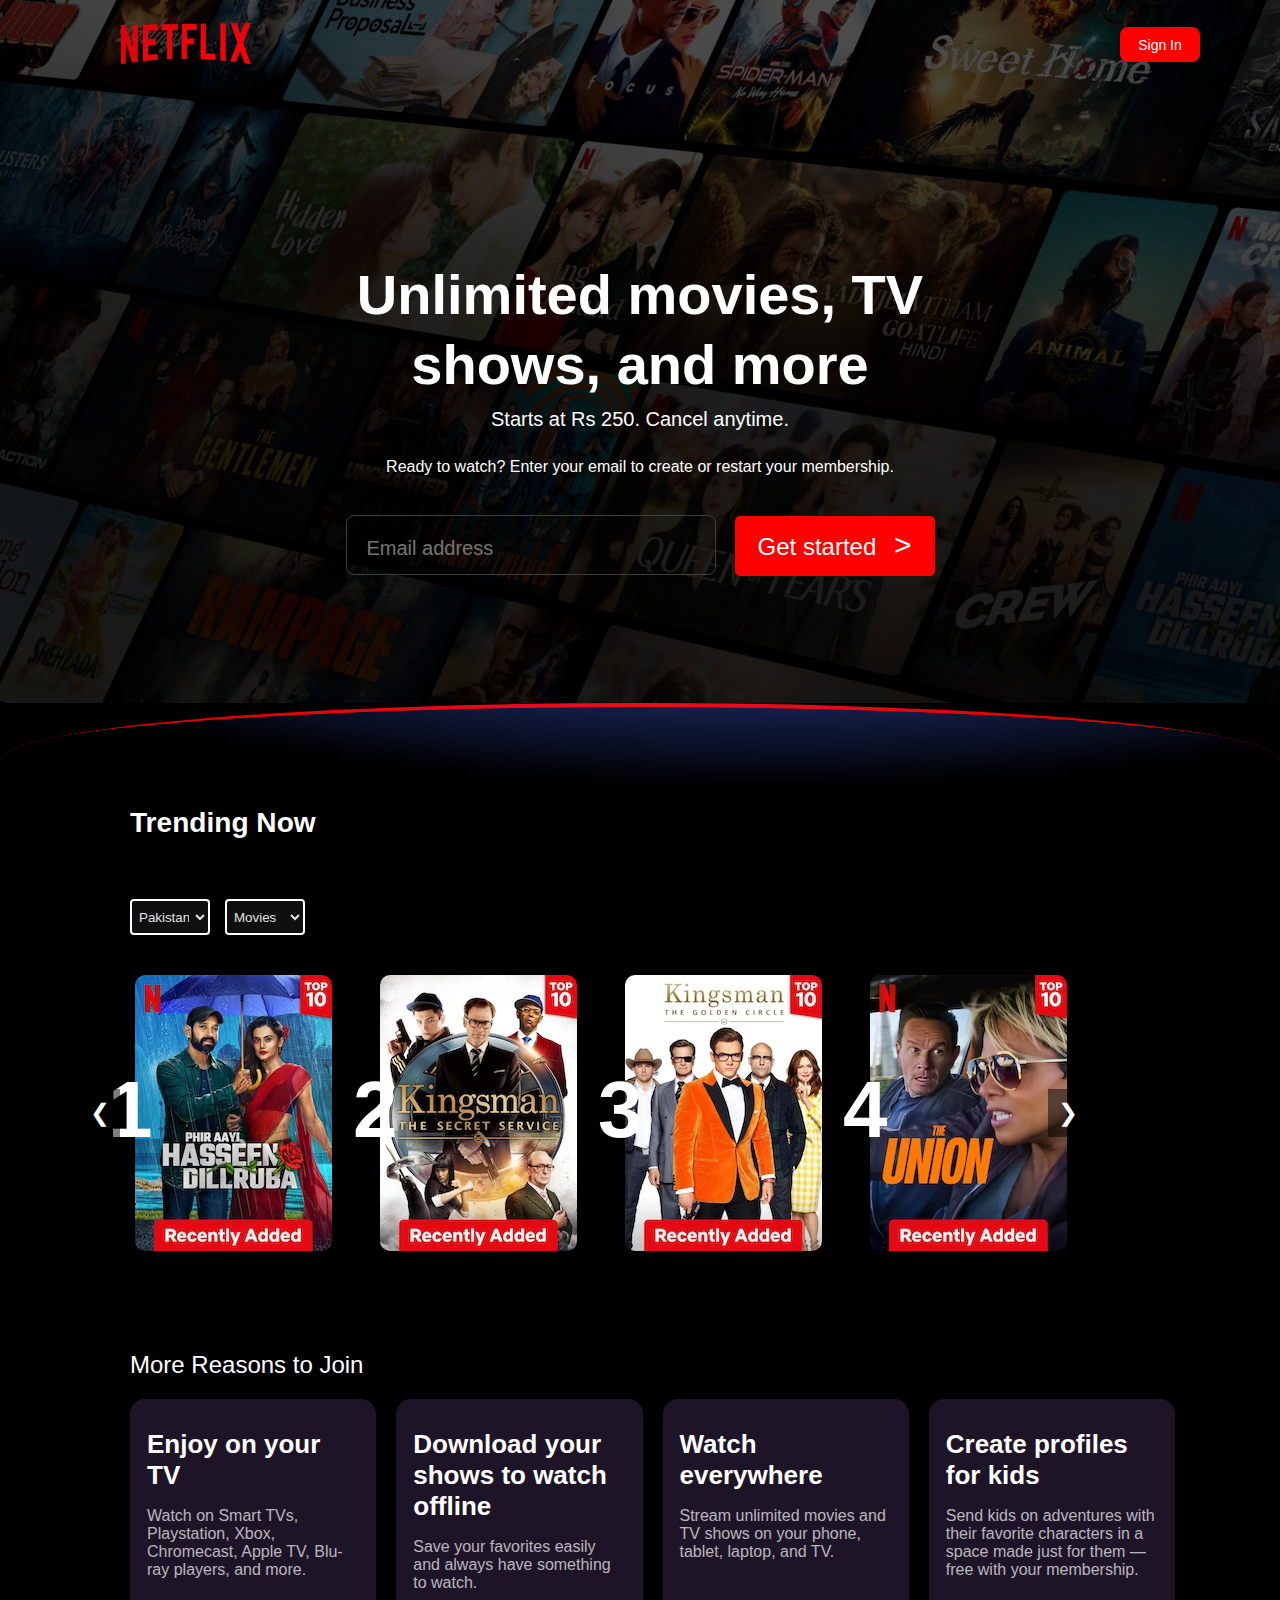
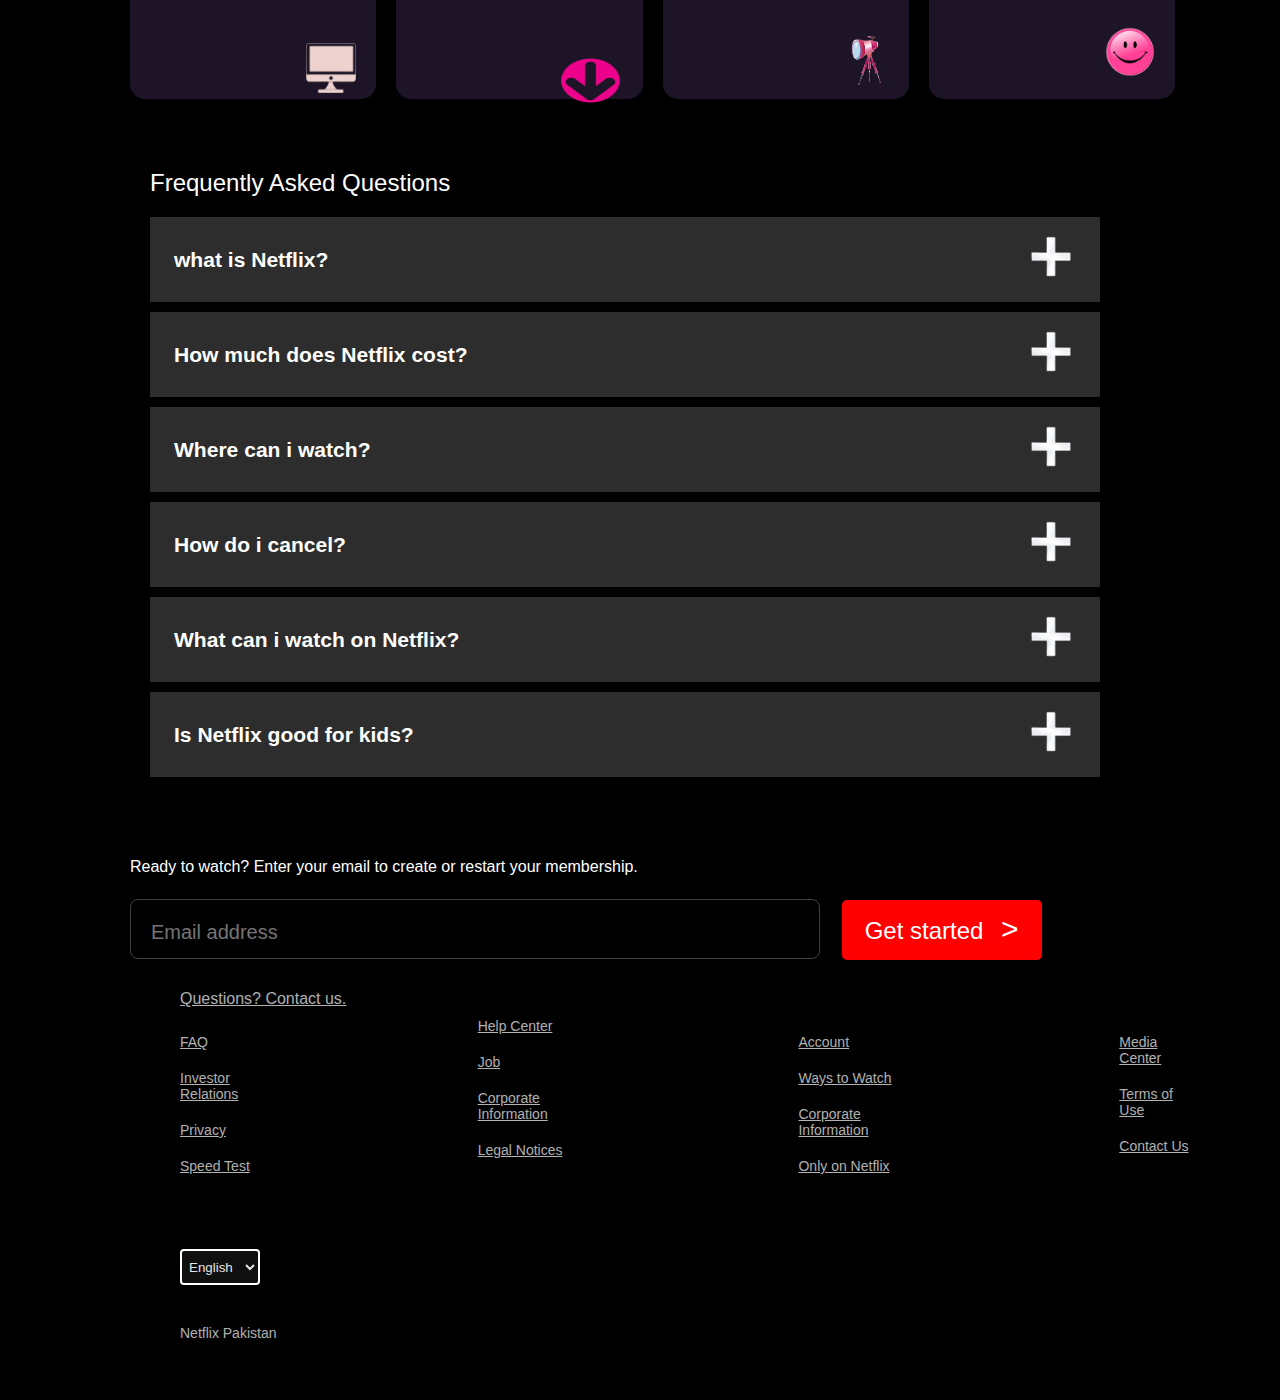
==== index.html @ 017f5b91 "first commit" ====
<!DOCTYPE html>
<html lang="en">
  <head>
    <meta charset="UTF-8" />
    <meta name="viewport" content="width=device-width, initial-scale=1.0" />
    <title>Netflix clone</title>
    <link rel="stylesheet" href="style.css" />
  </head>
  <body>
    <div class="container">
      <div id="header">
        <div id="overlay">
          <div id="navbar">
            <img src="images/image1-removebg-preview.png" id="netflix-icon" />
            <button id="netflix-btn">Sign In</button>
          </div>
          <div class="headings">
            <div id="main">
              <h1>Unlimited movies, TV shows, and more</h1>
              <p>Starts at Rs 250. Cancel anytime.</p>

              <div class="last-one">
                <h3>
                  Ready to watch? Enter your email to create or restart your
                  membership.
                </h3>
                <div id="email-input">
                  <input type="text" placeholder="Email address" />
                  <button id="btn">Get started <span>></span></button>
                </div>
              </div>
            </div>
          </div>
        </div>
      </div>
      <div class="color">
        <div id="color-id"></div>
      </div>
      <div id="trending">
        <h3 class="heading1">Trending Now</h3>

        <div id="trending1">
          <div class="trend1">
            <select>
              <option id="Pakistan">Pakistan</option>
              <option>Global</option>
            </select>
          </div>
          <div class="trend2">
            <select name="Movies">
              <option>Movies</option>
              <option>TVshows</option>
            </select>
          </div>
        </div>

        <div class="top-10-container">
          <button
            class="scroll-btn left-btn"
            id="scroll-left"
            aria-label="Scroll left"
          >
            &#10094;
          </button>
          <div class="movie-list" id="movie-list">
            <div class="movie-item">
              <span class="movie-rank">1</span>
              <img src="images/movie no.1.webp" alt="Movie 1" />
            </div>
            <div class="movie-item">
              <span class="movie-rank">2</span>
              <img src="images/movie no.2.webp" alt="Movie 2" />
            </div>
            <div class="movie-item">
              <span class="movie-rank">3</span>
              <img src="images/movie no.3.webp" alt="Movie 3" />
            </div>
            <div class="movie-item">
              <span class="movie-rank">4</span>
              <img src="images/movie no.4.webp" alt="Movie 4" />
            </div>
            <div class="movie-item">
              <span class="movie-rank">5</span>
              <img src="images/movie no.5.webp" alt="Movie 5" />
            </div>
            <div class="movie-item">
              <span class="movie-rank">6</span>
              <img src="images/movie no.6.webp" alt="Movie 6" />
            </div>
            <div class="movie-item">
              <span class="movie-rank">7</span>
              <img src="images/movie no.7.webp" alt="Movie 7" />
            </div>
            <div class="movie-item">
              <span class="movie-rank">8</span>
              <img src="images/movie no.8.webp" alt="Movie 8" />
            </div>
            <div class="movie-item">
              <span class="movie-rank">9</span>
              <img src="images/movie no.9.webp" alt="Movie 9" />
            </div>
            <div class="movie-item">
              <span class="movie-rank">10</span>
              <img src="images/movie no 10.webp" alt="Movie 10" />
            </div>
          </div>
          <button
            class="scroll-btn right-btn"
            id="scroll-right"
            aria-label="Scroll right"
          >
            &#10095;
          </button>
        </div>
        <!-- section 3 -->
        <div id="join-section">
          <h2 id="join1">More Reasons to Join</h2>
          <div class="join-secton2">
            <div class="join1">
              <h3>Enjoy on your TV</h3>
              <p>
                Watch on Smart TVs, Playstation, Xbox, Chromecast, Apple TV,
                Blu-ray players, and more.
              </p>
              <div class="imgpink">
                <img src="images/pc_image-removebg-preview (1).png" />
              </div>
            </div>
            <div class="join1">
              <h3>Download your shows to watch offline</h3>
              <p>
                Save your favorites easily and always have something to watch.
              </p>
              <div class="imgpink1">
                <img
                  src="images/errow_image-removebg-preview (1).png
        "
                />
              </div>
            </div>
            <div class="join1">
              <h3>Watch everywhere</h3>
              <p>
                Stream unlimited movies and TV shows on your phone, tablet,
                laptop, and TV.
              </p>
              <div class="imgpink2">
                <img src="images/telescope_image-removebg-preview (1).png" />
              </div>
            </div>
            <div class="join1">
              <h3>Create profiles for kids</h3>
              <p>
                Send kids on adventures with their favorite characters in a
                space made just for them — free with your membership.
              </p>
              <div class="imgpink3">
                <img src="images/smily_image-removebg-preview.png" />
              </div>
            </div>
          </div>
        </div>

        <!-- section 4 -->
        <div id="dropdown-section">
          <h2>Frequently Asked Questions</h2>
          <div class="dropdown1" id="dropdown1">
            <div id="dropdown1div">
              <h3>what is Netflix?</h3>
            </div>
            <div id="dropdown1img">
              <img src="images/plus_img-removebg-preview.png" id="img1" />
            </div>
            <div id="hide"><img src="images/crossp.png" id="hideimg" /></div>
          </div>

          <!-- dropdown -->
          <div id="under-dropdowndiv">
            <div class="under-dropdown" id="under-dropdown">
              <h3>
                Netflix is a streaming service that offers a wide variety of
                award-winning TV shows, movies, anime, documentaries, and more
                on thousands of internet-connected devices. <br /><br /><br />
                You can watch as much as you want, whenever you want without a
                single commercial - all for one low monthly price. There's
                always something new to discover and new TV shows and movies are
                added every week!
              </h3>
            </div>
          </div>
          <!-- next -->
          <div class="dropdown2" id="dropdown1">
            <div id="dropdown2div">
              <h3>How much does Netflix cost?</h3>
            </div>
            <div id="dropdown2img">
              <img src="images/plus_img-removebg-preview.png" id="img2" />
            </div>
            <div id="hide"><img src="images/crossp.png" id="hideimg" /></div>
          </div>

          <!-- dropdown -->
          <div id="under-dropdowndiv">
            <div class="under-dropdown" id="under-dropdown">
              <h3>
                Watch Netflix on your smartphone, tablet, Smart TV, laptop, or
                streaming device, all for one fixed monthly fee. Plans range
                from Rs 250 to Rs 1,100 a month. No extra costs, no contracts.
              </h3>
            </div>
          </div>

          <!-- next -->
          <div class="dropdown3" id="dropdown1">
            <div id="dropdown3div">
              <h3>Where can i watch?</h3>
            </div>
            <div id="dropdown3img">
              <img src="images/plus_img-removebg-preview.png" id="img3" />
            </div>
            <div id="hide"><img src="images/crossp.png" id="hideimg" /></div>
          </div>

          <!-- dropdown -->
          <div id="under-dropdowndiv">
            <div class="under-dropdown" id="under-dropdown">
              <h3>
                Watch anywhere, anytime. Sign in with your Netflix account to
                watch instantly on the web at netflix.com from your personal
                computer or on any internet-connected device that offers the
                Netflix app, including smart TVs, smartphones, tablets,
                streaming media players and game consoles. <br /><br />
                You can also download your favorite shows with the iOS or
                Android app. Use downloads to watch while you're on the go and
                without an internet connection. Take Netflix with you anywhere.
              </h3>
            </div>
          </div>

          <!-- next -->
          <div class="dropdown4" id="dropdown1">
            <div id="dropdown4div">
              <h3>How do i cancel?</h3>
            </div>
            <div id="dropdown4img">
              <img src="images/plus_img-removebg-preview.png" id="img4" />
            </div>
            <div id="hide"><img src="images/crossp.png" id="hideimg" /></div>
          </div>

          <!-- dropdown -->
          <div id="under-dropdowndiv">
            <div class="under-dropdown" id="under-dropdown">
              <h3>
                Netflix is flexible. There are no pesky contracts and no
                commitments. You can easily cancel your account online in two
                clicks. There are no cancellation fees - start or stop your
                account anytime.
              </h3>
            </div>
          </div>

          <!-- next -->
          <div class="dropdown5" id="dropdown1">
            <div id="dropdown5div">
              <h3>What can i watch on Netflix?</h3>
            </div>
            <div id="dropdown5img">
              <img src="images/plus_img-removebg-preview.png" id="img5" />
            </div>

            <div id="hide"><img src="images/crossp.png" id="hideimg" /></div>
          </div>

          <!-- dropdown -->
          <div id="under-dropdowndiv">
            <div class="under-dropdown" id="under-dropdown">
              <h3>
                Netflix has an extensive library of feature films,
                documentaries, TV shows, anime, award-winning Netflix originals,
                and more. Watch as much as you want, anytime you want.
              </h3>
            </div>
          </div>

          <!-- next -->
          <div class="dropdown6" id="dropdown1">
            <div id="dropdown6div">
              <h3>Is Netflix good for kids?</h3>
            </div>
            <div id="dropdown6img">
              <img src="images/plus_img-removebg-preview.png" id="img6" />
            </div>
            <div id="hide"><img src="images/crossp.png" id="hideimg" /></div>
          </div>

          <!-- dropdown -->
          <div id="under-dropdowndiv">
            <div class="under-dropdown" id="under-dropdown">
              <h3>
                The Netflix Kids experience is included in your membership to
                give parents control while kids enjoy family-friendly TV shows
                and movies in their own space. <br /><br />
                Kids profiles come with PIN-protected parental controls that let
                you restrict the maturity rating of content kids can watch and
                block specific titles you don't want kids to see.
              </h3>
            </div>
          </div>
        </div>

        <div id="last-ideas">
          <h3>
            Ready to watch? Enter your email to create or restart your
            membership.
          </h3>
          <div id="email-inputs">
            <input type="text" placeholder="Email address" />
            <button id="btns">Get started <span>></span></button>
          </div>
        </div>

        <div class="footer2">
          <h1 class="question">Questions? Contact us.</h1>

          <div id="main-div">
            <div id="main-div1">
              <p>FAQ</p>
              <p class="main1">Investor Relations</p>
              <p class="main1">Privacy</p>
              <p class="main1">Speed Test</p>
            </div>

            <div id="main-div2">
              <p>Help Center</p>
              <p class="main1">Job</p>
              <p class="main1">Corporate Information</p>
              <p class="main1">Legal Notices</p>
            </div>

            <div id="main-div3">
              <p>Account</p>
              <p class="main1">Ways to Watch</p>
              <p class="main1">Corporate Information</p>
              <p class="main1">Only on Netflix</p>
            </div>

            <div id="main-div4">
              <p>Media Center</p>
              <p class="main1">Terms of Use</p>

              <p class="main1">Contact Us</p>
            </div>
          </div>
          <div class="last-one">
            <select>
              <option value="english">English</option>
            </select>
          </div>

          <p class="mains">Netflix Pakistan</p>
        </div>
      </div>
      <script src="first.js"></script>
    </div>
  </body>
</html>
---- style.css ----
*{
    margin: 0;
    padding: 0;
    box-sizing: border-box;
}


body{
    background-color: #000;
} 

#header{
    background-repeat: no-repeat;
    justify-content: space-between;
    height: 100%;
    background-image:url("images/Netflix img.jpg") ;
    padding-bottom: 703px;
    background-position: cover;
    position: relative;
}
#overlay{
    position: absolute;
    top: 0;
    left: 0;
    width: 100%;
    height: 100%;
   background-image:  linear-gradient(12deg, rgba(0, 0, 0, 0.8500) 36.00%, rgba(0, 0, 0, 0.8465) 40.58%, rgba(0, 0, 0, 0.8361) 45.17%, rgba(0, 0, 0, 0.8187) 49.75%, rgba(0, 0, 0, 0.7944) 54.33%, rgba(0, 0, 0, 0.7632) 58.92%, rgba(0, 0, 0, 0.7250) 63.50%, rgba(0, 0, 0, 0.6868) 68.08%, rgba(0, 0, 0, 0.6556) 72.67%, rgba(0, 0, 0, 0.6313) 77.25%, rgba(0, 0, 0, 0.6139) 81.83%, rgba(0, 0, 0, 0.6035) 86.42%, rgba(0, 0, 0, 0.6000) 91.00%);
    
    z-index: 2;
}
#navbar{
    padding-right: 80px;
    display: flex;
    justify-content: space-between;
    flex-wrap: wrap; 
    box-sizing: border-box; 
    padding-left: 80px;
}

#navbar img{
    height: 130px;
    width: 200px;
    margin-top: -20px;
}

#navbar button{
    height: 35px;
    width: 80px;
    margin-top: 27px;
border-radius: 8px;
color: rgb(255, 255, 255);
background-color: red;
font-size: 14px;
border: none;
font-family:"Netflix Sans", "Helvetica Neue", "Segoe UI", Roboto, Ubuntu, sans-serif ;
line-height: 14px;
font-weight: 500;
font-style: normal;
}

#navbar button:hover{
    background-color: #C11119;
    cursor: pointer;

}
.headings{
    display: flex;
    justify-content: center;
    align-items: center;
    text-align: center;
    padding-left: 80px;
padding-right: 80px;

}
#main h1{
    color: white;

    margin-top: 150px;
    margin-bottom: 200px;
    font-family: "Netflix Sans", "Helvetica Neue", "Segoe UI", Roboto, Ubuntu, sans-serif;
    font-style: normal;
    font-weight: 900;
    line-height: 70px;
    font-size: 56px;
    margin-bottom: 8px;

}
#main{
width: 600px;
}

#main p{
    color:rgb(255, 255, 255) ;
font-family: "Netflix Sans", "Helvetica Neue", "Segoe UI", Roboto, Ubuntu, sans-serif;
font-style: normal;
font-weight: 500;
font-size: 20px;
line-height: normal;
margin-bottom: 24px;

}
.last-one h3{
    color: rgb(255, 255, 255);
    font-family: "Netflix Sans", "Helvetica Neue", "Segoe UI", Roboto, Ubuntu, sans-serif;
    font-style: normal;
    font-weight: 400;
    font-size: 16px;
    line-height: 24px;
 }

button span{
    font-size: 30px;
    padding-left: 11px;
}
#email-input{
    margin-top: 20px;
}

 #btn{
    margin-left: 15px;
    height: 60px;
    width:200px ;
    border-radius: 5px;
    border: none;
    background-color: red;
    color: white;
    font-size: 24px;
    line-height: 24px;
    font-weight: 500;
    font-style: normal;
    font-family: "Netflix Sans", "Helvetica Neue", "Segoe UI", Roboto, Ubuntu, sans-serif;
}  
 
#btn:hover{
    background-color: #E50914;
    cursor: pointer;
}
#email-input input{
    height: 60px;
    margin-top: 16px;
     width: 370px; 
 padding: 20px;
background-color: transparent; 
 font-size: 20px;
border: 1px solid #403F3D;
border-radius: 8px;
color: white;  
padding-top: 27px;
}


#color-id {
    width: 100%;
    height: 6.25rem;
    position: absolute;
    bottom: 0;
    left: 0;
    background: radial-gradient(100% 500% at 60% -420%, rgba(64, 97, 231, 0.4) 80%, rgba(0, 0, 0, 0.1) 100%), black;
    background-clip: padding-box;
    border-top-left-radius: 100% 100%;
    border-top-right-radius: 100% 100%;
    box-sizing: border-box;
    overflow-x: hidden;
  z-index:1;
  }

  .color {
    position: relative;
    height: 6.5rem;
    width: 100%;
    background: radial-gradient(60% 500% at 50% -420%, rgb(240, 14, 37) 80%, rgba(0, 0, 0, 0.1) 100%), red;
    border-top-left-radius: 100% 100%;
    border-top-right-radius: 100% 100%;
    overflow: hidden;
    padding: 0; 
   margin:0;
   align-items: center;
 
   border-top-left-radius: 90% 100%;
   border-top-right-radius: 90% 100%;
   border-bottom:none;
}
.error-message {
    color: red;
    font-size: 25px;
    margin-top: 5px;
    display: block;
    margin-right: 270px;
}

input.error {
    border-color: red;
}


#trending {
    color: white;
    padding-left: 80px;
    padding-right: 80px;
    font-size: 24px;
    line-height: normal;
    margin-bottom: 100px;
    font-weight: 500;
    font-style: normal;
    font-family: "Netflix Sans", "Helvetica Neue", "Segoe UI", Roboto, Ubuntu, sans-serif;
}

.heading1{
    margin-left: 50px;
}
#trending1{
    display: flex;
    gap: 15px;
    outline: none;
margin-bottom: 20px;
margin-left: 50px;
}
select{
    height: 36px;
    width: 85px;
color: white;
border-radius: 4px ;
outline: white;
border: 2px solid #3C3C3C;
background-color: #0F0F0F;
margin-bottom: 20px;
color:#E4E4E4;
padding: 3px;
border:2px solid white;
margin-top: 20px;
}


.top-10-container {
    position: relative;
    width: 90%;
    max-width: 1200px;
    overflow: hidden;
}



.movie-list {
    display: flex;
    overflow-x: scroll;
    scroll-behavior: smooth;
    gap: 45px;
    padding: 0 40px; 
    margin-left: 15px;
}

.movie-item {
    position: relative;
    min-width: 200px;
    flex-shrink: 0;
    text-align: center;
    display: flex;
    align-items: center;
}

.movie-item img {
    border-radius: 10px;
    box-shadow: 0 4px 8px rgba(0, 0, 0, 0.5);
 
    transition: transform 0.2s ease;
}

.movie-rank {
    position: absolute;
    color: white;
    left: -27px;
    font-size: 80px;
    font-weight: bold;
    margin-top: -7px;
   z-index: 2;
}

.movie-item img:hover{
    cursor: pointer;
    transform: scale(1.1);
}


.scroll-btn {
    position: absolute;
    top: 50%;
    transform: translateY(-50%);
    background-color: rgba(0, 0, 0, 0.5);
    border: none;
    color: #fff;
    padding: 10px;
    cursor: pointer;
    z-index: 10;
    font-size: 24px;
}

.left-btn {
    left: 0;
}

.right-btn {
    right: 0;
}



::-webkit-scrollbar{
    display: none;
}

#join-section{
    margin-left:50px ;
    margin-right:25px ;
    margin-bottom: 70px;
    margin-top: 100px;
}
#join1{
    font-weight:500;
    font-size: 24px;
    line-height:normal ;
    color:rgb(255, 255, 255) ;
font-family:"Netflix Sans", "Helvetica Neue", "Segoe UI", Roboto, Ubuntu, sans-serif ;
}
.join-secton2{
    display: flex;
width: 100%;
gap: 20px;
margin-top: 20px;
}
.join1{
    padding-left: 17px;
    padding-right: 20px;
    padding-top: 30px;
    width: 310px;
    height: 300px;
    border-radius: 15px;
    background-color: #1E1427;
    color:white;
}
.join1 h3{
   
    font-family:"Netflix Sans", "Helvetica Neue", "Segoe UI", Roboto, Ubuntu, sans-serif ; 
    font-size: 26px;
    font-weight: 600;
    
}
.join1 p{
margin-top: 1rem;
font-family:"Netflix Sans", "Helvetica Neue", "Segoe UI", Roboto, Ubuntu, sans-serif;
font-size:16px ;
font-weight:400 ;
color: rgba(255, 255, 255, 0.7);
}
.imgpink{
float: right;
margin-top: 4rem;
}
.imgpink img{
height: 50px;
width: 50px;

}
.imgpink1{
float: right;
margin-top: 3.5rem;
}
.imgpink1 img{
height: 65px;
width: 65px;

}

.imgpink2{
    float: right;
    margin-top: 4.3rem;
}
.imgpink2 img{
    height: 60px;
    width: 45px;
  
}


.imgpink3{
    float: right;
    margin-top: 3rem;
}
.imgpink3 img{
    height: 50px;
    width:50px;
}

#dropdown-section{
   margin-left: 70px;
    margin-bottom: 78px;
}

#dropdown-section h2{
    color:#FFFFFF;
    font-family: "Netflix Sans", "Helvetica Neue", "Segoe UI", Roboto, Ubuntu, sans-serif;
    font-size: 24px;
    font-weight: 500;
}
.dropdown1{
    padding: 1.5rem;
    height: 85px;
    width:950px;
   background-color:#2D2D2D;
   color:#FFFFFF ;
   margin-top: 20px;
   display: flex;
   justify-content: space-between;
align-items: center;  
font-weight: 400;
font-size: 18px; 
font-family: "Netflix Sans", "Helvetica Neue", "Segoe UI", Roboto, Ubuntu, sans-serif;
line-height: normal;
}
#dropdown1img img{
    height: 50px;
    width: 50px;

}
#under-dropdowndiv{
    display: none;
}
.under-dropdown{
    padding: 1.5rem;  
    width: 950px;
   background-color:#2D2D2D;
   color:#FFFFFF ;
   margin-top: 1px;
   display: flex;
   justify-content: space-between;
align-items: center;  
font-weight: 400;
font-size: 16px; 
font-family: "Netflix Sans", "Helvetica Neue", "Segoe UI", Roboto, Ubuntu, sans-serif;
line-height: normal;
}


.dropdown2{
    padding: 1.5rem;
    height: 85px;
    width: 950px;
   background-color:#2D2D2D;
   color:#FFFFFF ;
   margin-top: 10px;
   display: flex;
   justify-content: space-between;
align-items: center;  
font-weight: 400;
font-size: 18px; 
font-family: "Netflix Sans", "Helvetica Neue", "Segoe UI", Roboto, Ubuntu, sans-serif;
line-height: normal;
}
.dropdown2 img{
    height: 50px;
    width: 50px;

}

.dropdown3{
    padding: 1.5rem;
    height: 85px;
    width: 950px;
   background-color:#2D2D2D;
   color:#FFFFFF ;
   margin-top: 10px;
   display: flex;
   justify-content: space-between;
align-items: center;  
font-weight: 400;
font-size: 18px; 
font-family: "Netflix Sans", "Helvetica Neue", "Segoe UI", Roboto, Ubuntu, sans-serif;
line-height: normal;
}
.dropdown3 img{
    height: 50px;
    width: 50px;

}



.dropdown4{
    padding: 1.5rem;
    height: 85px;
    width: 950px;
   background-color:#2D2D2D;
   color:#FFFFFF ;
   margin-top: 10px;
   display: flex;
   justify-content: space-between;
align-items: center;  
font-weight: 400;
font-size: 18px; 
font-family: "Netflix Sans", "Helvetica Neue", "Segoe UI", Roboto, Ubuntu, sans-serif;
line-height: normal;
}
.dropdown4 img{
    height: 50px;
    width: 50px;

}



.dropdown5{
    padding: 1.5rem;
    height: 85px;
    width: 950px;
   background-color:#2D2D2D;
   color:#FFFFFF ;
   margin-top: 10px;
   display: flex;
   justify-content: space-between;
align-items: center;  
font-weight: 400;
font-size: 18px; 
font-family: "Netflix Sans", "Helvetica Neue", "Segoe UI", Roboto, Ubuntu, sans-serif;
line-height: normal;
}
.dropdown5 img{
    height: 50px;
    width: 50px;
color: white;
}


.dropdown6{
    padding: 1.5rem;
    height: 85px;
    width: 950px;
   background-color:#2D2D2D;
   color:#FFFFFF ;
   margin-top: 10px;
   display: flex;
   justify-content: space-between;
align-items: center;  
font-weight: 400;
font-size: 18px; 
font-family: "Netflix Sans", "Helvetica Neue", "Segoe UI", Roboto, Ubuntu, sans-serif;
line-height: normal;
}
.dropdown6 img{
    height: 50px;
    width: 50px;

}
#hide{
    display: none;
}
#hideimg{
    height: 50px;
    width:50px;
}

























#last-ideas{
    margin-left: 50px;
}

#last-ideas h3{
    color: rgb(255, 255, 255);
    font-family: "Netflix Sans", "Helvetica Neue", "Segoe UI", Roboto, Ubuntu, sans-serif;
    font-weight: 400;
    font-size: 16px;
    font-style: normal;
    line-height: 24px;
}

#email-inputs input{
    height: 60px;
     width: 690px; 
 padding: 20px;
background-color: transparent; 
 font-size: 20px;
border: 1px solid #403F3D;
border-radius: 8px;
color: white;  

padding-top: 27px;
}
#email-inputs{
    margin-top: 20px;
}


#btns{
    margin-left: 15px;
    height: 60px;
    width:200px ;
    border-radius: 5px;
    border: none;
    background-color: red;
    color: white;
    font-size: 24px;
    line-height: 24px;
    font-weight: 500;
    font-style: normal;
    font-family: "Netflix Sans", "Helvetica Neue", "Segoe UI", Roboto, Ubuntu, sans-serif;
}  
 
#btns:hover{
    background-color: #E50914;
    cursor: pointer;
}


.footer2 {
    height: 340px;
    padding-top: 30px;
    margin-left: 100px;
}

.question{
    color: 
rgba(255, 255, 255,0.7);
    font-weight: 400;
    font-style: normal;
    line-height: normal;
    margin-bottom: 10px;
    font-size: 16px;
    text-decoration: underline;

    font-family:"Netflix Sans", "Helvetica Neue", "Segoe UI", Roboto, Ubuntu, sans-serif ;
    }

    .question:hover{
        cursor: pointer;
    }

   #main-div1{
    color: white;
    margin-top: 16px;
    margin-bottom: 15px;
   } 

   #main-div{
    display: flex;
    gap: 190px;
   }
   .main1{
    margin-top: 20px;
    color:rgba(255, 255, 255,0.7) ;
    font-weight: 400;
    font-style: normal;
    line-height: normal;
    font-size: 14px;
    font-family:"Netflix Sans", "Helvetica Neue", "Segoe UI", Roboto, Ubuntu, sans-serif ;
text-decoration: underline;
cursor: pointer;

   }
#main-div1 p{
    font-weight: 400;
    font-style: normal;
    line-height: normal;
    font-size: 14px;
    font-family:"Netflix Sans", "Helvetica Neue", "Segoe UI", Roboto, Ubuntu, sans-serif ;
text-decoration: underline;
color: rgba(255, 255, 255,0.7);
cursor: pointer;
}





   .main2{
    margin-top: 20px;
    color:rgba(255, 255, 255,0.7) ;
    font-weight: 400;
    font-style: normal;
    line-height: normal;
    font-size: 14px;
    font-family:"Netflix Sans", "Helvetica Neue", "Segoe UI", Roboto, Ubuntu, sans-serif ;
text-decoration: underline;
cursor: pointer;

   }
#main-div2 p{
    font-weight: 400;
    font-style: normal;
    line-height: normal;
    font-size: 14px;
    font-family:"Netflix Sans", "Helvetica Neue", "Segoe UI", Roboto, Ubuntu, sans-serif ;
text-decoration: underline;
color: rgba(255, 255, 255,0.7);
cursor: pointer;
}

#main-div3{
    color: white;
    margin-top: 16px;
    margin-bottom: 15px;
   } 

   #main-div3 p{
    font-weight: 400;
    font-style: normal;
    line-height: normal;
    font-size: 14px;
    font-family:"Netflix Sans", "Helvetica Neue", "Segoe UI", Roboto, Ubuntu, sans-serif ;
text-decoration: underline;
color: rgba(255, 255, 255,0.7);
cursor: pointer;
}


#main-div4{
    color: white;
    margin-top: 16px;
    margin-bottom: 15px;
   } 

   #main-div4 p{
    font-weight: 400;
    font-style: normal;
    line-height: normal;
    font-size: 14px;
    font-family:"Netflix Sans", "Helvetica Neue", "Segoe UI", Roboto, Ubuntu, sans-serif ;
text-decoration: underline;
color: rgba(255, 255, 255,0.7);
cursor: pointer;
}


select{
    height: 36px;
    width: 80px;
color: white;
border-radius: 4px ;
margin-top: 60px;
outline: white;
border: 2px solid #3C3C3C;
background-color: #0F0F0F;
color:#E4E4E4;
padding: 3px;
border:2px solid white;
}

.mains{
      margin-top: 20px;
    color:rgba(255, 255, 255,0.7) ;
    font-weight: 400;
    font-style: normal;
    line-height: normal;
    font-size: 14px;
    font-family:"Netflix Sans", "Helvetica Neue", "Segoe UI", Roboto, Ubuntu, sans-serif ;
}
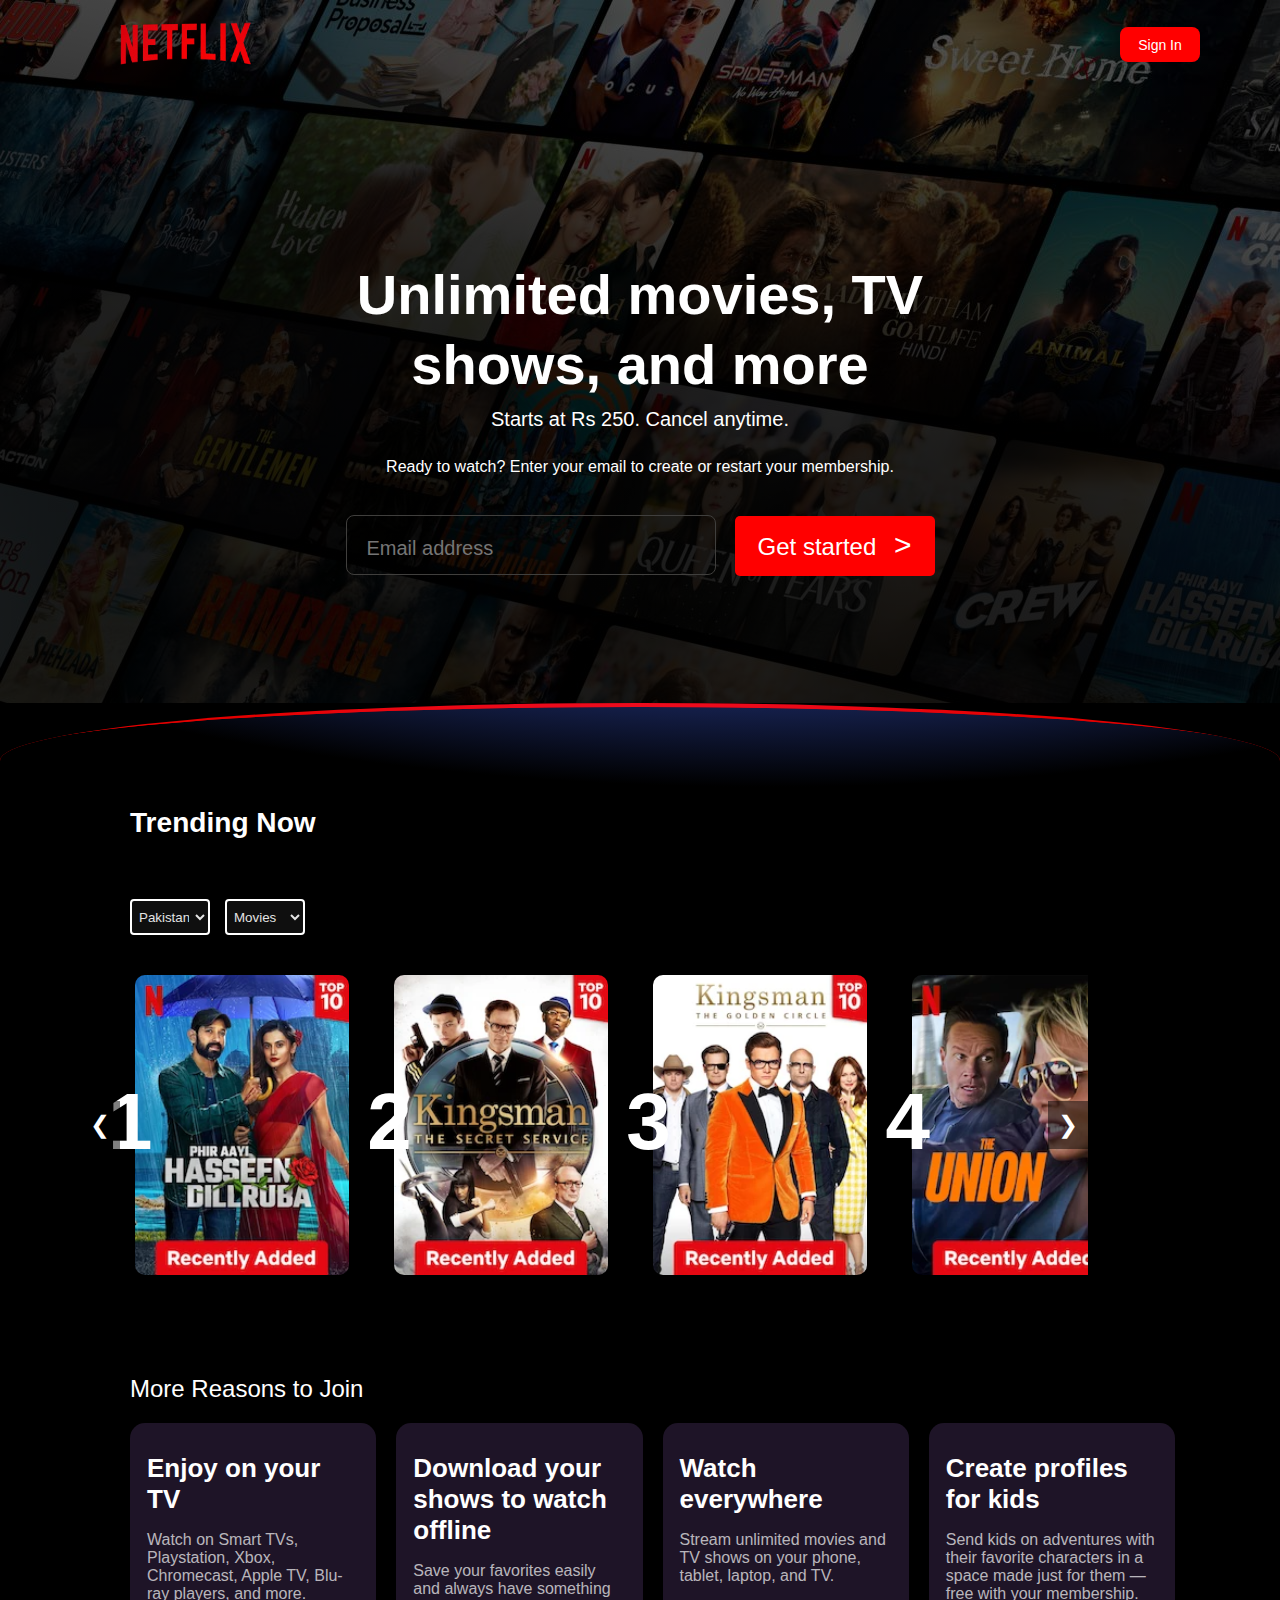
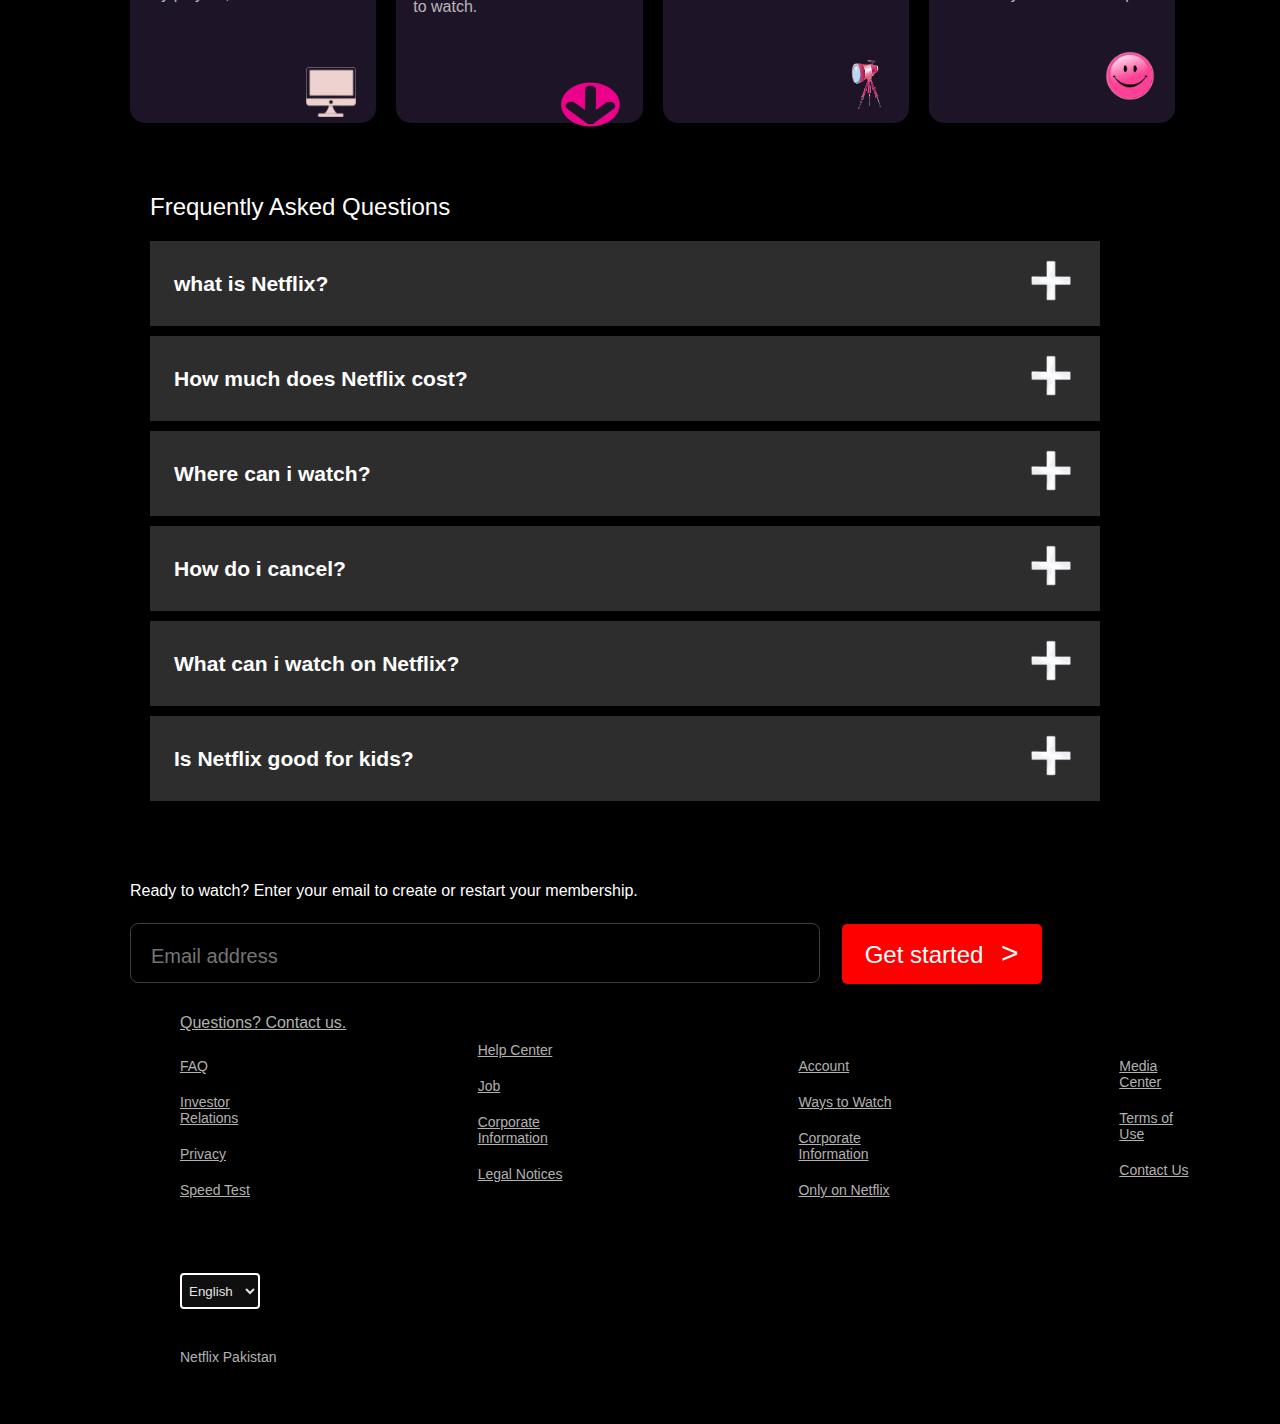
==== commit 5ef41248: "first commit" ====
--- a/index.html
+++ b/index.html
@@ -171,7 +171,6 @@
             <div id="dropdown1img">
               <img src="images/plus_img-removebg-preview.png" id="img1" />
             </div>
-            <div id="hide"><img src="images/crossp.png" id="hideimg" /></div>
           </div>
 
           <!-- dropdown -->
@@ -196,7 +195,6 @@
             <div id="dropdown2img">
               <img src="images/plus_img-removebg-preview.png" id="img2" />
             </div>
-            <div id="hide"><img src="images/crossp.png" id="hideimg" /></div>
           </div>
 
           <!-- dropdown -->
@@ -218,7 +216,6 @@
             <div id="dropdown3img">
               <img src="images/plus_img-removebg-preview.png" id="img3" />
             </div>
-            <div id="hide"><img src="images/crossp.png" id="hideimg" /></div>
           </div>
 
           <!-- dropdown -->
@@ -245,7 +242,6 @@
             <div id="dropdown4img">
               <img src="images/plus_img-removebg-preview.png" id="img4" />
             </div>
-            <div id="hide"><img src="images/crossp.png" id="hideimg" /></div>
           </div>
 
           <!-- dropdown -->
@@ -269,7 +265,6 @@
               <img src="images/plus_img-removebg-preview.png" id="img5" />
             </div>
 
-            <div id="hide"><img src="images/crossp.png" id="hideimg" /></div>
           </div>
 
           <!-- dropdown -->
@@ -291,7 +286,6 @@
             <div id="dropdown6img">
               <img src="images/plus_img-removebg-preview.png" id="img6" />
             </div>
-            <div id="hide"><img src="images/crossp.png" id="hideimg" /></div>
           </div>
 
           <!-- dropdown -->
--- a/style.css
+++ b/style.css
@@ -217,7 +217,7 @@
 }
 select{
     height: 36px;
-    width: 85px;
+    width: 90px;
 color: white;
 border-radius: 4px ;
 outline: white;
@@ -261,7 +261,7 @@
 .movie-item img {
     border-radius: 10px;
     box-shadow: 0 4px 8px rgba(0, 0, 0, 0.5);
- 
+ height: 300px;
     transition: transform 0.2s ease;
 }
 
